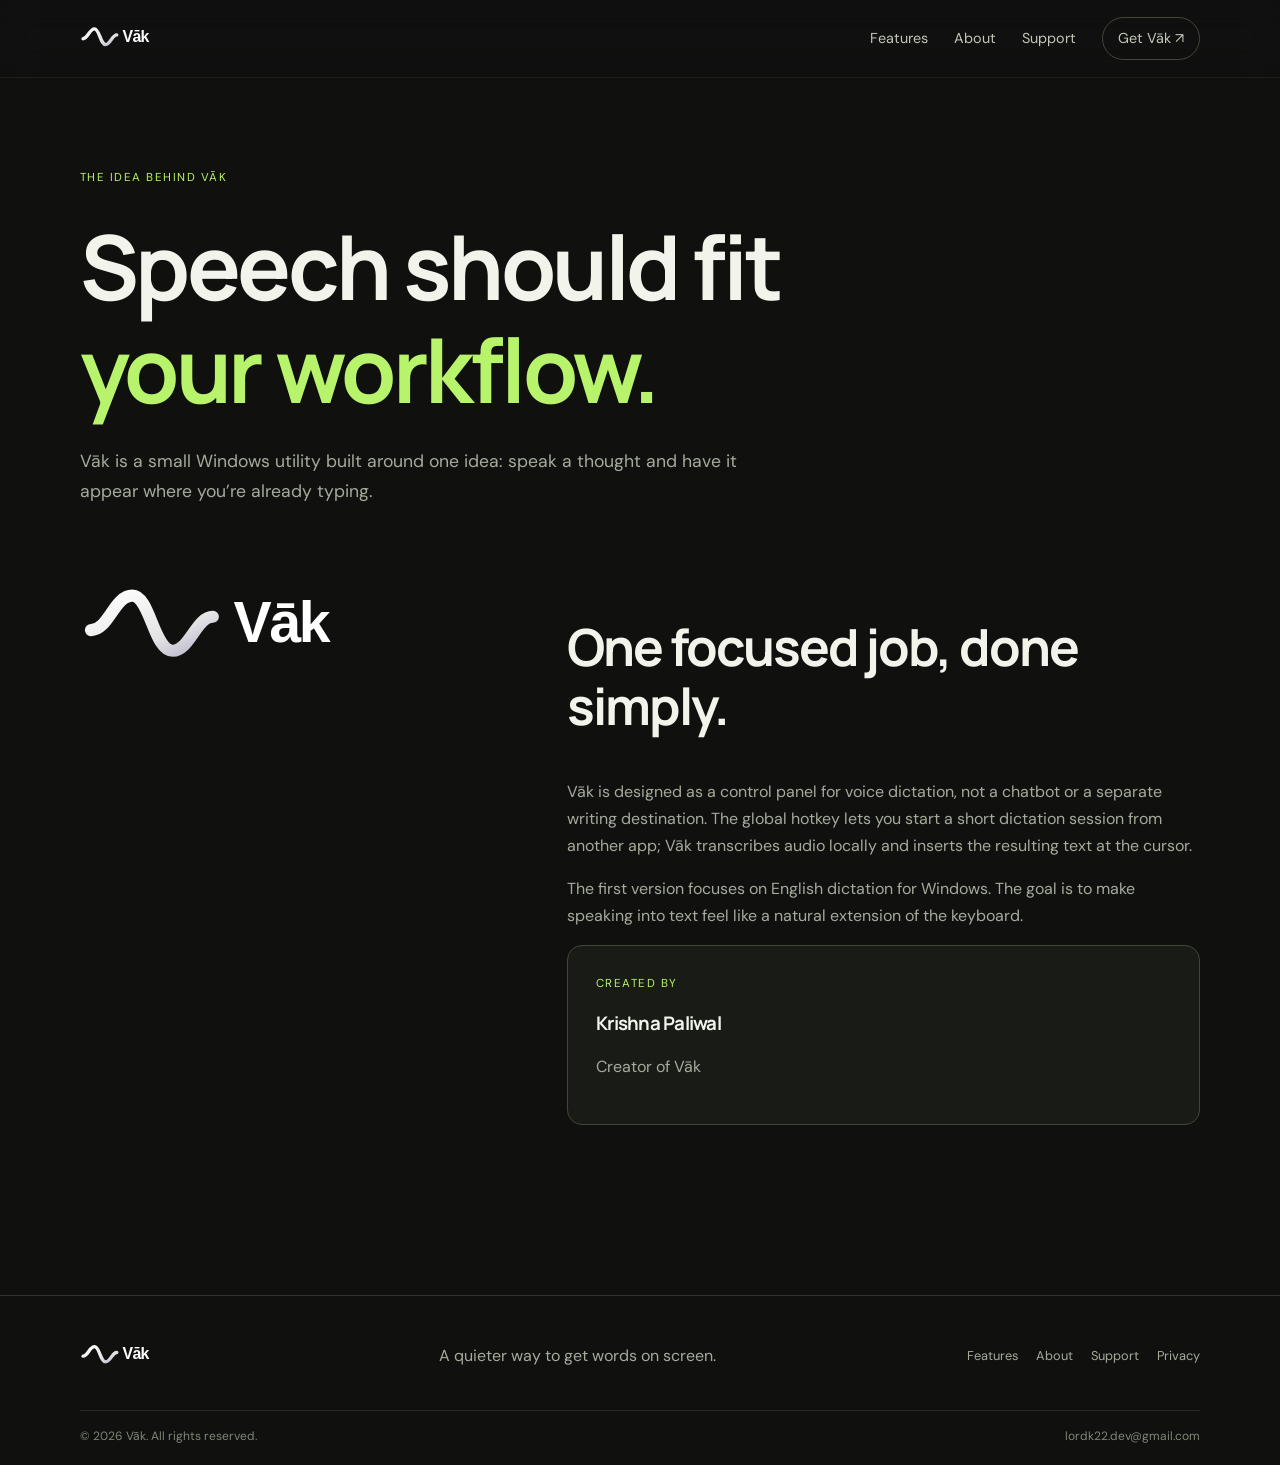
==== about.html @ 85008e9e "Intial web for Vak" ====
<!doctype html><html lang="en"><head><meta charset="utf-8"><meta name="viewport" content="width=device-width,initial-scale=1"><meta name="theme-color" content="#10110f"><meta name="description" content="Vāk turns your voice into text wherever you type."><title>About — Vāk</title><link rel="icon" type="image/png" sizes="32x32" href="assets/brand/vak-icon-32.png"><link rel="stylesheet" href="assets/styles.css"><script defer src="assets/site.js"></script></head><body><header class="header"><a class="brand" href="index.html" aria-label="Vāk home"><img src="assets/brand/vak-logo-dark.svg" alt="Vāk" class="brand-logo"></a><button class="menu" aria-label="Toggle navigation">☰</button><nav><a href="features.html">Features</a><a href="about.html">About</a><a href="support.html">Support</a><a class="pill" href="support.html#release">Get Vāk ↗</a></nav></header><main><section class="container pagehero"><div class="eyebrow">The idea behind Vāk</div><h1>Speech should fit<br><span class="lime">your workflow.</span></h1><p>Vāk is a small Windows utility built around one idea: speak a thought and have it appear where you’re already typing.</p></section><section class="container about"><div class="bigmark"><img src="assets/brand/vak-logo-dark.svg" alt="Vāk logo"></div><div><h2>One focused job, done simply.</h2><p>Vāk is designed as a control panel for voice dictation, not a chatbot or a separate writing destination. The global hotkey lets you start a short dictation session from another app; Vāk transcribes audio locally and inserts the resulting text at the cursor.</p><p>The first version focuses on English dictation for Windows. The goal is to make speaking into text feel like a natural extension of the keyboard.</p><div class="note"><div class="eyebrow">Created by</div><h3>Krishna Paliwal</h3><p>Creator of Vāk</p></div></div></section></main><footer class="footer"><div class="container foottop"><a class="brand" href="index.html" aria-label="Vāk home"><img src="assets/brand/vak-logo-dark.svg" alt="Vāk" class="brand-logo"></a><p>A quieter way to get words on screen.</p><div class="footlinks"><a href="features.html">Features</a><a href="about.html">About</a><a href="support.html">Support</a><a href="privacy-policy.html">Privacy</a></div></div><div class="container footbottom"><span>© <span data-year></span> Vāk. All rights reserved.</span><a href="mailto:lordk22.dev@gmail.com">lordk22.dev@gmail.com</a></div></footer></body></html>
---- assets/styles.css ----
@import url('https://fonts.googleapis.com/css2?family=DM+Sans:wght@400;500;700&family=Manrope:wght@500;700;800&display=swap');
:root{--bg:#10110f;--panel:#191c16;--line:#303529;--text:#f2f4eb;--muted:#a5ab9c;--lime:#b7f36b;--max:1120px}*{box-sizing:border-box}html{scroll-behavior:smooth}body{margin:0;background:var(--bg);color:var(--text);font:16px/1.7 'DM Sans',sans-serif}a{color:inherit;text-decoration:none}p{color:var(--muted)}h1,h2,h3{font-family:Manrope,sans-serif;line-height:1.15;letter-spacing:-.04em}h1{font-size:clamp(3rem,7vw,6rem);margin:.3em 0}h2{font-size:clamp(2rem,4vw,3.2rem)}.container{width:min(var(--max),calc(100% - 44px));margin:auto}.header{height:78px;display:flex;align-items:center;justify-content:space-between;border-bottom:1px solid #ffffff10;padding:0 max(22px,calc((100vw - var(--max))/2));position:sticky;top:0;background:#10110fee;backdrop-filter:blur(16px);z-index:5}.brand{font:800 1.5rem Manrope,sans-serif;display:flex;align-items:center;gap:10px}.mark{display:grid;place-items:center;width:32px;height:32px;border-radius:10px;background:var(--lime);color:#10110f}.lime,.dot{color:var(--lime)}nav{display:flex;align-items:center;gap:26px;color:#c2c8b8;font-size:.9rem}nav a:hover{color:var(--lime)}.pill{border:1px solid #424938;border-radius:30px;padding:8px 15px}.menu{display:none}.eyebrow{font-size:.72rem;text-transform:uppercase;letter-spacing:.13em;color:var(--lime)}.hero{min-height:570px;display:grid;grid-template-columns:1fr 1fr;gap:50px;align-items:center;padding-block:70px}.hero p,.intro{font-size:1.1rem;max-width:590px}.buttons{display:flex;gap:12px;flex-wrap:wrap;margin:28px 0}.btn{display:inline-block;padding:12px 19px;border-radius:30px;font-weight:700}.primary{background:var(--lime);color:#12140e}.secondary{border:1px solid var(--line)}.mock{position:relative;padding:28px;border:1px solid #414736;border-radius:20px;background:linear-gradient(145deg,#20231c,#151713);box-shadow:0 30px 90px #0008;transform:rotate(-2deg)}.mock-top,.mock-foot{display:flex;justify-content:space-between;color:#a7ae9a;font-size:.8rem;padding:8px 0}.mock-main{padding:35px 12px}.wave{display:flex;align-items:center;justify-content:center;gap:5px;height:90px;margin:18px 0}.wave i{width:4px;height:var(--h,25px);border-radius:5px;background:var(--lime)}.wave i:nth-child(3n){--h:53px}.wave i:nth-child(4n){--h:17px}.wave i:nth-child(5n){--h:39px}.tag{position:absolute;background:#20241b;border:1px solid #414737;border-radius:9px;padding:9px 13px;font-size:.78rem}.tag.a{top:-16px;right:-10px}.tag.b{bottom:-16px;left:-10px}.strip{border-block:1px solid var(--line);padding:20px;text-align:center;color:#8c9382;font-size:.7rem;letter-spacing:.1em}.section{padding-block:95px}.head{max-width:680px;margin-bottom:40px}.cards{display:grid;grid-template-columns:repeat(3,1fr);gap:15px}.card,.detail{background:linear-gradient(145deg,#1b1e18,#151713);border:1px solid var(--line);border-radius:15px;padding:26px}.icon{width:45px;height:45px;border-radius:12px;display:grid;place-items:center;background:#b7f36b14;color:var(--lime);font-size:1.4rem;margin-bottom:30px}.band{background:#151713;border-block:1px solid var(--line)}.bandinner{display:grid;grid-template-columns:.9fr 1.1fr;gap:65px;align-items:center}.row{padding:20px 0;border-bottom:1px solid var(--line)}.row h3{margin-bottom:5px}.row p{margin:0}.link{color:var(--lime);font-weight:700;display:inline-block;margin-top:12px}.callout{padding-block:90px;max-width:850px}.cta{background:radial-gradient(ellipse at top,#b7f36b12,transparent 60%),var(--panel);border:1px solid #414737;border-radius:20px;text-align:center;padding:55px 25px;margin-bottom:85px}.footer{border-top:1px solid var(--line);padding:30px 0 18px}.foottop,.footbottom{display:flex;justify-content:space-between;gap:20px;align-items:center}.footlinks{display:flex;gap:18px;font-size:.8rem;color:#a5ab9c}.footbottom{border-top:1px solid #282c23;margin-top:25px;padding-top:15px;font-size:.75rem;color:#7f8676}.pagehero{padding-block:90px 40px}.pagehero p{max-width:700px;font-size:1.1rem}.details{display:grid;grid-template-columns:repeat(3,1fr);gap:15px;padding-bottom:80px}.note{background:var(--panel);border:1px solid #414737;border-radius:15px;padding:28px;margin-bottom:85px}.about{display:grid;grid-template-columns:.8fr 1.2fr;gap:65px;padding-block:10px 85px}.bigmark{font:800 clamp(8rem,20vw,14rem)/.9 Manrope,sans-serif;letter-spacing:-.13em}.policy{display:grid;grid-template-columns:190px minmax(0,760px);gap:50px;padding-bottom:100px;align-items:start}.toc{position:sticky;top:100px;display:flex;flex-direction:column;gap:9px;font-size:.8rem;color:#a5ab9c}.toc a:hover{color:var(--lime)}.policy article h2{font-size:1.45rem;margin:40px 0 12px;scroll-margin-top:100px}.policy article p{font-size:.93rem;line-height:1.9}.alert{border:1px solid #b7f36b55;background:#b7f36b0b;border-radius:12px;padding:22px}.alert strong{color:var(--lime)}.contact{background:var(--panel);border:1px solid var(--line);padding:20px;border-radius:12px}.contact a{color:var(--lime)}.small{font-size:.78rem!important;color:#7e8575!important;border-top:1px solid var(--line);padding-top:20px;margin-top:30px}
@media(max-width:800px){.hero{grid-template-columns:1fr;padding-block:60px}.bandinner,.about{grid-template-columns:1fr;gap:30px}.cards,.details{grid-template-columns:repeat(2,1fr)}.policy{grid-template-columns:1fr;gap:25px}.toc{position:static;display:grid;grid-template-columns:1fr 1fr}.foottop{flex-wrap:wrap}}
@media(max-width:560px){.header{padding-inline:18px}.menu{display:block;background:none;border:0;color:var(--text);font-size:1.5rem}.header nav{display:none;position:absolute;top:77px;left:0;right:0;background:#151713;padding:22px;flex-direction:column;align-items:stretch}.header nav.open{display:flex}.cards,.details{grid-template-columns:1fr}.hero{gap:40px}.section{padding-block:65px}.foottop,.footbottom{align-items:flex-start;flex-direction:column}.pagehero{padding-top:60px}.toc{font-size:.72rem}}@media(prefers-reduced-motion:reduce){html{scroll-behavior:auto}}

/* Official Vāk brand assets */
.brand{gap:0}
.brand-logo{display:block;width:108px;height:auto;max-height:36px}
.mock-brand{display:inline-flex;align-items:center;gap:7px;height:25px}
.mock-brand img:first-child{width:22px;height:22px;object-fit:contain}
.mock-brand img:last-child{width:67px;height:auto;max-height:22px;object-fit:contain;object-position:left center}
.bigmark{letter-spacing:0}
.bigmark img{display:block;width:min(100%,390px);height:auto}
@media(max-width:560px){.brand-logo{width:98px}.bigmark img{width:min(100%,300px)}}
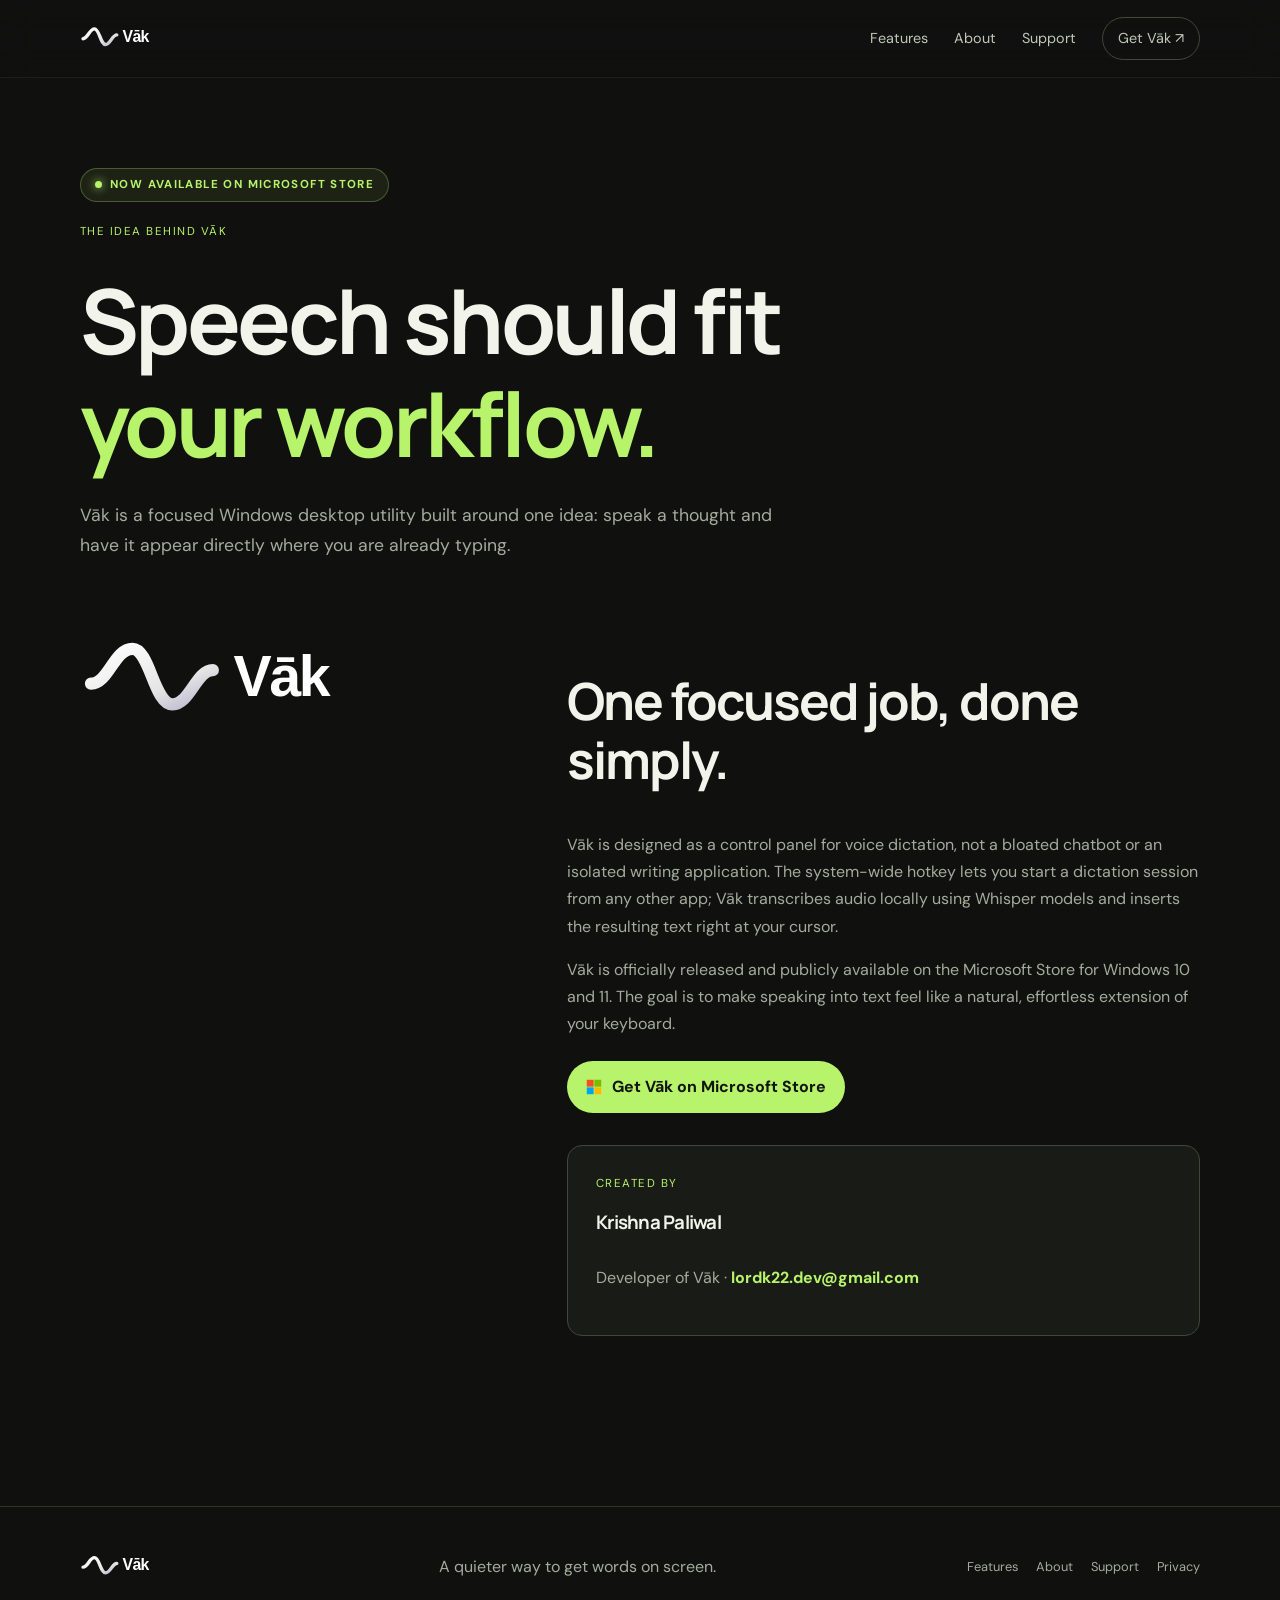
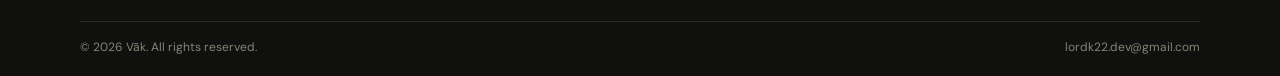
==== commit 6d695a80: "Update website for official Microsoft Store release Transition the Vāk website from a project-in-dev" ====
--- a/about.html
+++ b/about.html
@@ -1 +1,107 @@
-<!doctype html><html lang="en"><head><meta charset="utf-8"><meta name="viewport" content="width=device-width,initial-scale=1"><meta name="theme-color" content="#10110f"><meta name="description" content="Vāk turns your voice into text wherever you type."><title>About — Vāk</title><link rel="icon" type="image/png" sizes="32x32" href="assets/brand/vak-icon-32.png"><link rel="stylesheet" href="assets/styles.css"><script defer src="assets/site.js"></script></head><body><header class="header"><a class="brand" href="index.html" aria-label="Vāk home"><img src="assets/brand/vak-logo-dark.svg" alt="Vāk" class="brand-logo"></a><button class="menu" aria-label="Toggle navigation">☰</button><nav><a href="features.html">Features</a><a href="about.html">About</a><a href="support.html">Support</a><a class="pill" href="support.html#release">Get Vāk ↗</a></nav></header><main><section class="container pagehero"><div class="eyebrow">The idea behind Vāk</div><h1>Speech should fit<br><span class="lime">your workflow.</span></h1><p>Vāk is a small Windows utility built around one idea: speak a thought and have it appear where you’re already typing.</p></section><section class="container about"><div class="bigmark"><img src="assets/brand/vak-logo-dark.svg" alt="Vāk logo"></div><div><h2>One focused job, done simply.</h2><p>Vāk is designed as a control panel for voice dictation, not a chatbot or a separate writing destination. The global hotkey lets you start a short dictation session from another app; Vāk transcribes audio locally and inserts the resulting text at the cursor.</p><p>The first version focuses on English dictation for Windows. The goal is to make speaking into text feel like a natural extension of the keyboard.</p><div class="note"><div class="eyebrow">Created by</div><h3>Krishna Paliwal</h3><p>Creator of Vāk</p></div></div></section></main><footer class="footer"><div class="container foottop"><a class="brand" href="index.html" aria-label="Vāk home"><img src="assets/brand/vak-logo-dark.svg" alt="Vāk" class="brand-logo"></a><p>A quieter way to get words on screen.</p><div class="footlinks"><a href="features.html">Features</a><a href="about.html">About</a><a href="support.html">Support</a><a href="privacy-policy.html">Privacy</a></div></div><div class="container footbottom"><span>© <span data-year></span> Vāk. All rights reserved.</span><a href="mailto:lordk22.dev@gmail.com">lordk22.dev@gmail.com</a></div></footer></body></html>+<!doctype html>
+<html lang="en">
+
+<head>
+    <meta charset="utf-8">
+    <meta name="viewport" content="width=device-width,initial-scale=1">
+    <meta name="theme-color" content="#10110f">
+    <title>About Vāk — Voice-to-Text for Windows</title>
+    <meta name="description" content="Learn about Vāk, a dedicated Windows desktop utility created by Krishna Paliwal to make voice-to-text dictation effortless and private. Now on Microsoft Store.">
+    <meta name="keywords" content="About Vāk, Windows dictation, Krishna Paliwal, voice to text, speech recognition">
+    <link rel="canonical" href="https://vak.lordk22.in/about.html">
+
+    <!-- Open Graph / Facebook -->
+    <meta property="og:type" content="website">
+    <meta property="og:url" content="https://vak.lordk22.in/about.html">
+    <meta property="og:site_name" content="Vāk">
+    <meta property="og:title" content="About Vāk — Voice-to-Text for Windows">
+    <meta property="og:description" content="Learn about Vāk, a dedicated Windows desktop utility created by Krishna Paliwal to make voice-to-text dictation effortless and private. Now on Microsoft Store.">
+    <meta property="og:image" content="https://vak.lordk22.in/assets/brand/vak-icon-256.png">
+
+    <!-- Twitter -->
+    <meta name="twitter:card" content="summary">
+    <meta name="twitter:url" content="https://vak.lordk22.in/about.html">
+    <meta name="twitter:title" content="About Vāk — Voice-to-Text for Windows">
+    <meta name="twitter:description" content="Learn about Vāk, a dedicated Windows desktop utility created by Krishna Paliwal to make voice-to-text dictation effortless and private. Now on Microsoft Store.">
+    <meta name="twitter:image" content="https://vak.lordk22.in/assets/brand/vak-icon-256.png">
+
+    <link rel="icon" type="image/png" sizes="32x32" href="assets/brand/vak-icon-32.png">
+    <link rel="stylesheet" href="assets/styles.css">
+    <script defer src="assets/site.js"></script>
+</head>
+
+<body>
+    <header class="header">
+        <a class="brand" href="index.html" aria-label="Vāk home">
+            <img src="assets/brand/vak-logo-dark.svg" alt="Vāk" class="brand-logo">
+        </a>
+        <button class="menu" aria-label="Toggle navigation">☰</button>
+        <nav>
+            <a href="features.html">Features</a>
+            <a href="about.html">About</a>
+            <a href="support.html">Support</a>
+            <a class="pill" href="https://apps.microsoft.com/detail/9MZ5MB2W0DFN?hl=en-us&gl=IN&ocid=pdpshare" target="_blank" rel="noopener noreferrer">Get Vāk ↗</a>
+        </nav>
+    </header>
+    <main>
+        <section class="container pagehero">
+            <div class="release-badge">
+                <span class="badge-dot"></span>
+                <span>Now Available on Microsoft Store</span>
+            </div>
+            <div class="eyebrow">The idea behind Vāk</div>
+            <h1>Speech should fit<br><span class="lime">your workflow.</span></h1>
+            <p>Vāk is a focused Windows desktop utility built around one idea: speak a thought and have it appear directly where you are already typing.</p>
+        </section>
+
+        <section class="container about">
+            <div class="bigmark">
+                <img src="assets/brand/vak-logo-dark.svg" alt="Vāk logo">
+            </div>
+            <div>
+                <h2>One focused job, done simply.</h2>
+                <p>Vāk is designed as a control panel for voice dictation, not a bloated chatbot or an isolated writing application. The system-wide hotkey lets you start a dictation session from any other app; Vāk transcribes audio locally using Whisper models and inserts the resulting text right at your cursor.</p>
+                <p>Vāk is officially released and publicly available on the Microsoft Store for Windows 10 and 11. The goal is to make speaking into text feel like a natural, effortless extension of your keyboard.</p>
+
+                <div class="buttons" style="margin: 24px 0 32px;">
+                    <a class="btn primary btn-store" href="https://apps.microsoft.com/detail/9MZ5MB2W0DFN?hl=en-us&gl=IN&ocid=pdpshare" target="_blank" rel="noopener noreferrer">
+                        <svg class="ms-icon" width="16" height="16" viewBox="0 0 21 21" fill="none" xmlns="http://www.w3.org/2000/svg" aria-hidden="true">
+                            <rect x="1" y="1" width="9" height="9" fill="#F25022"/>
+                            <rect x="11" y="1" width="9" height="9" fill="#7FBA00"/>
+                            <rect x="1" y="11" width="9" height="9" fill="#00A4EF"/>
+                            <rect x="11" y="11" width="9" height="9" fill="#FFB900"/>
+                        </svg>
+                        <span>Get Vāk on Microsoft Store</span>
+                    </a>
+                </div>
+
+                <div class="note">
+                    <div class="eyebrow">Created by</div>
+                    <h3>Krishna Paliwal</h3>
+                    <p>Developer of Vāk · <a class="link" href="mailto:lordk22.dev@gmail.com">lordk22.dev@gmail.com</a></p>
+                </div>
+            </div>
+        </section>
+    </main>
+
+    <footer class="footer">
+        <div class="container foottop">
+            <a class="brand" href="index.html" aria-label="Vāk home">
+                <img src="assets/brand/vak-logo-dark.svg" alt="Vāk" class="brand-logo">
+            </a>
+            <p>A quieter way to get words on screen.</p>
+            <div class="footlinks">
+                <a href="features.html">Features</a>
+                <a href="about.html">About</a>
+                <a href="support.html">Support</a>
+                <a href="privacy-policy.html">Privacy</a>
+            </div>
+        </div>
+        <div class="container footbottom">
+            <span>© <span data-year></span> Vāk. All rights reserved.</span>
+            <a href="mailto:lordk22.dev@gmail.com">lordk22.dev@gmail.com</a>
+        </div>
+    </footer>
+</body>
+
+</html>
--- a/assets/styles.css
+++ b/assets/styles.css
@@ -13,3 +13,155 @@
 .bigmark{letter-spacing:0}
 .bigmark img{display:block;width:min(100%,390px);height:auto}
 @media(max-width:560px){.brand-logo{width:98px}.bigmark img{width:min(100%,300px)}}
+
+/* Release badge & Microsoft Store integration */
+.release-badge {
+    display: inline-flex;
+    align-items: center;
+    gap: 8px;
+    font-size: 0.72rem;
+    font-weight: 700;
+    letter-spacing: 0.12em;
+    text-transform: uppercase;
+    color: var(--lime);
+    background: rgba(183, 243, 107, 0.08);
+    border: 1px solid rgba(183, 243, 107, 0.28);
+    border-radius: 999px;
+    padding: 6px 14px;
+    margin-bottom: 20px;
+    width: fit-content;
+}
+
+.badge-dot {
+    width: 7px;
+    height: 7px;
+    border-radius: 50%;
+    background: var(--lime);
+    box-shadow: 0 0 10px var(--lime);
+    display: inline-block;
+    flex-shrink: 0;
+}
+
+.btn {
+    transition: transform 0.15s ease, background 0.15s ease, border-color 0.15s ease, box-shadow 0.15s ease;
+}
+
+.btn:hover {
+    transform: translateY(-1px);
+}
+
+.btn.primary:hover {
+    background: #cbf988;
+    box-shadow: 0 6px 24px rgba(183, 243, 107, 0.3);
+}
+
+.btn.secondary:hover {
+    border-color: var(--lime);
+    color: var(--text);
+}
+
+.btn-store {
+    display: inline-flex;
+    align-items: center;
+    justify-content: center;
+    gap: 10px;
+}
+
+.ms-icon {
+    display: inline-block;
+    flex-shrink: 0;
+    vertical-align: middle;
+}
+
+.pill:hover {
+    border-color: var(--lime);
+    color: var(--lime);
+}
+
+a:focus-visible, button:focus-visible {
+    outline: 2px solid var(--lime);
+    outline-offset: 3px;
+}
+
+/* Download section styling */
+.download-section {
+    padding-bottom: 85px;
+}
+
+.download-card {
+    background: radial-gradient(ellipse at top, rgba(183, 243, 107, 0.12), transparent 60%), var(--panel);
+    border: 1px solid #414737;
+    border-radius: 20px;
+    text-align: center;
+    padding: 60px 30px;
+}
+
+.download-card .brand-wrap {
+    display: flex;
+    justify-content: center;
+    margin-bottom: 16px;
+}
+
+.download-card .brand-wrap img {
+    height: 38px;
+    width: auto;
+}
+
+.download-card h2 {
+    margin-top: 10px;
+    margin-bottom: 14px;
+}
+
+.download-card p.lead {
+    max-width: 620px;
+    margin: 0 auto 28px;
+    font-size: 1.1rem;
+    color: var(--muted);
+}
+
+.specs-grid {
+    display: grid;
+    grid-template-columns: repeat(4, 1fr);
+    gap: 16px;
+    max-width: 820px;
+    margin: 36px auto 0;
+    padding-top: 28px;
+    border-top: 1px solid var(--line);
+    text-align: left;
+}
+
+.spec-item {
+    background: #141712;
+    border: 1px solid #282d22;
+    border-radius: 12px;
+    padding: 14px 16px;
+}
+
+.spec-item .spec-label {
+    font-size: 0.7rem;
+    text-transform: uppercase;
+    letter-spacing: 0.1em;
+    color: #8c9382;
+    margin-bottom: 4px;
+}
+
+.spec-item .spec-val {
+    font-size: 0.92rem;
+    font-weight: 700;
+    color: var(--text);
+}
+
+@media(max-width:800px) {
+    .specs-grid {
+        grid-template-columns: repeat(2, 1fr);
+    }
+}
+
+@media(max-width:560px) {
+    .specs-grid {
+        grid-template-columns: 1fr;
+    }
+    .download-card {
+        padding: 40px 20px;
+    }
+}
